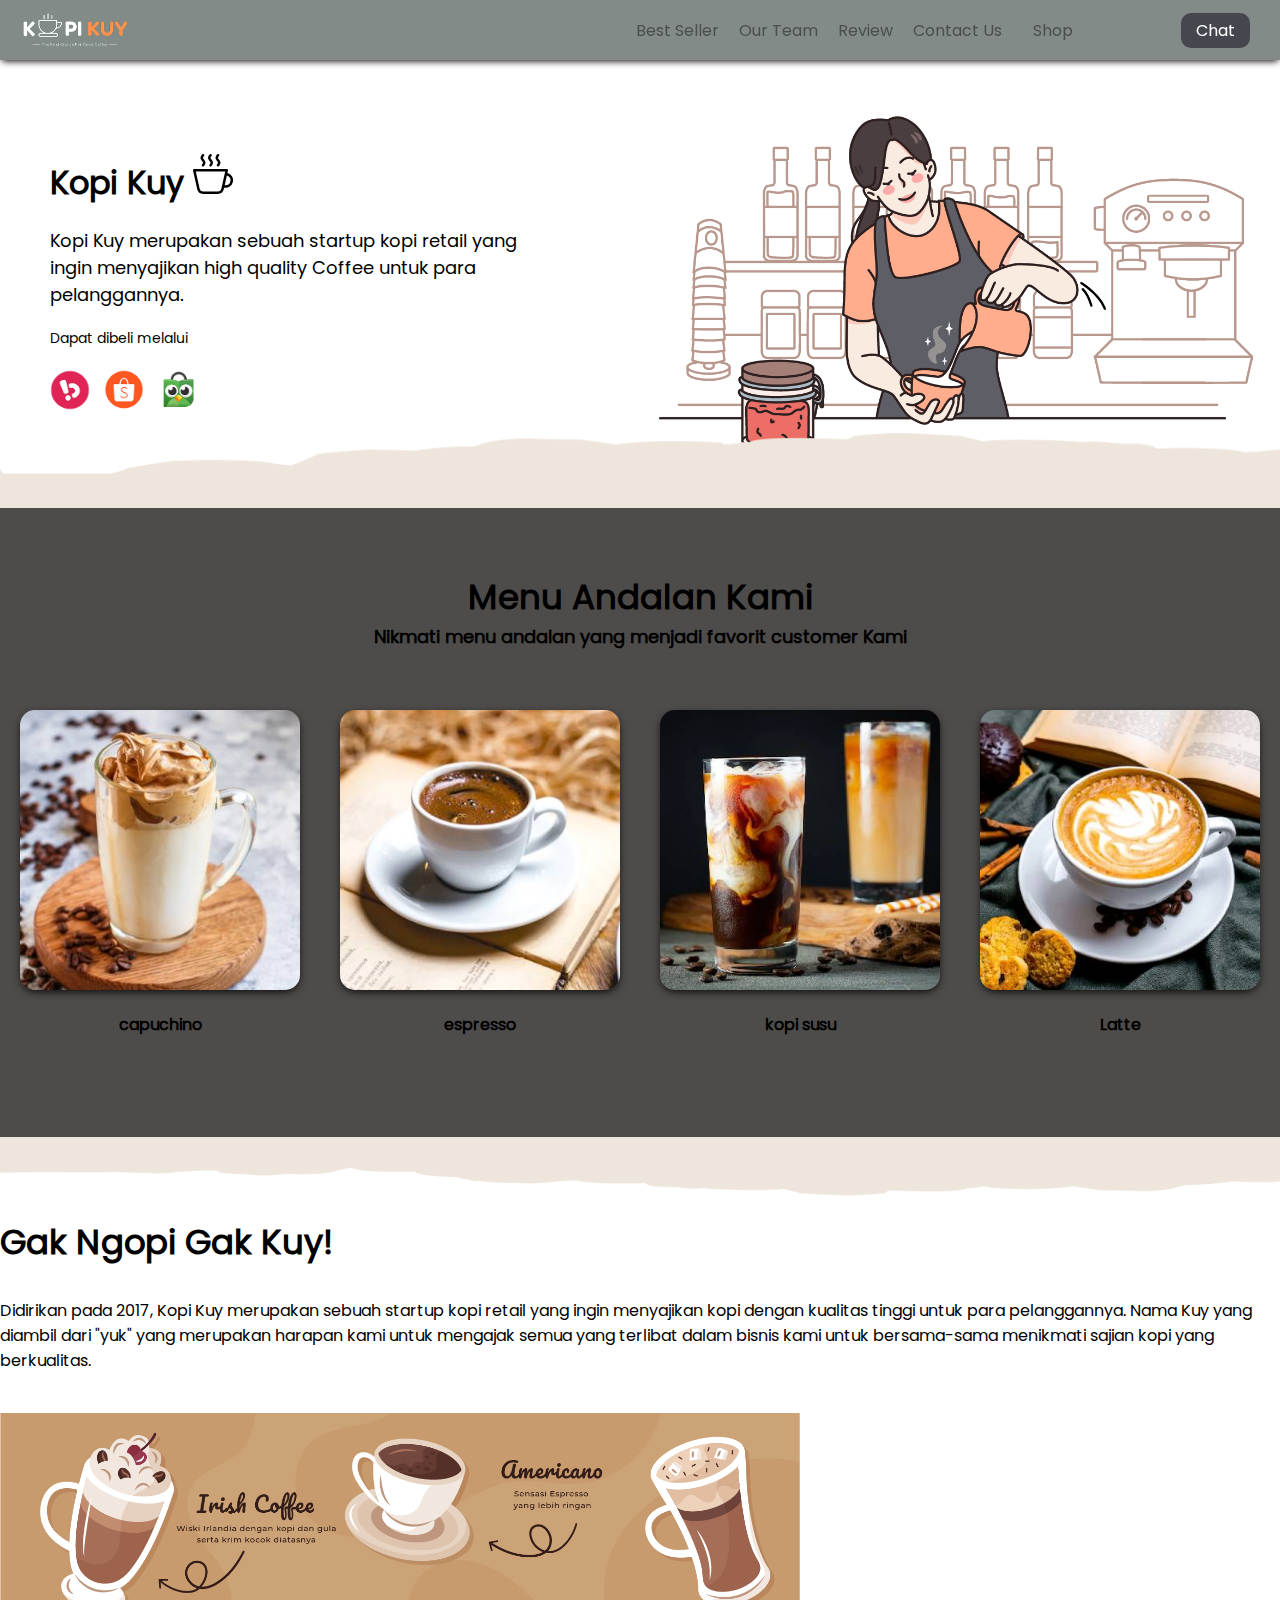
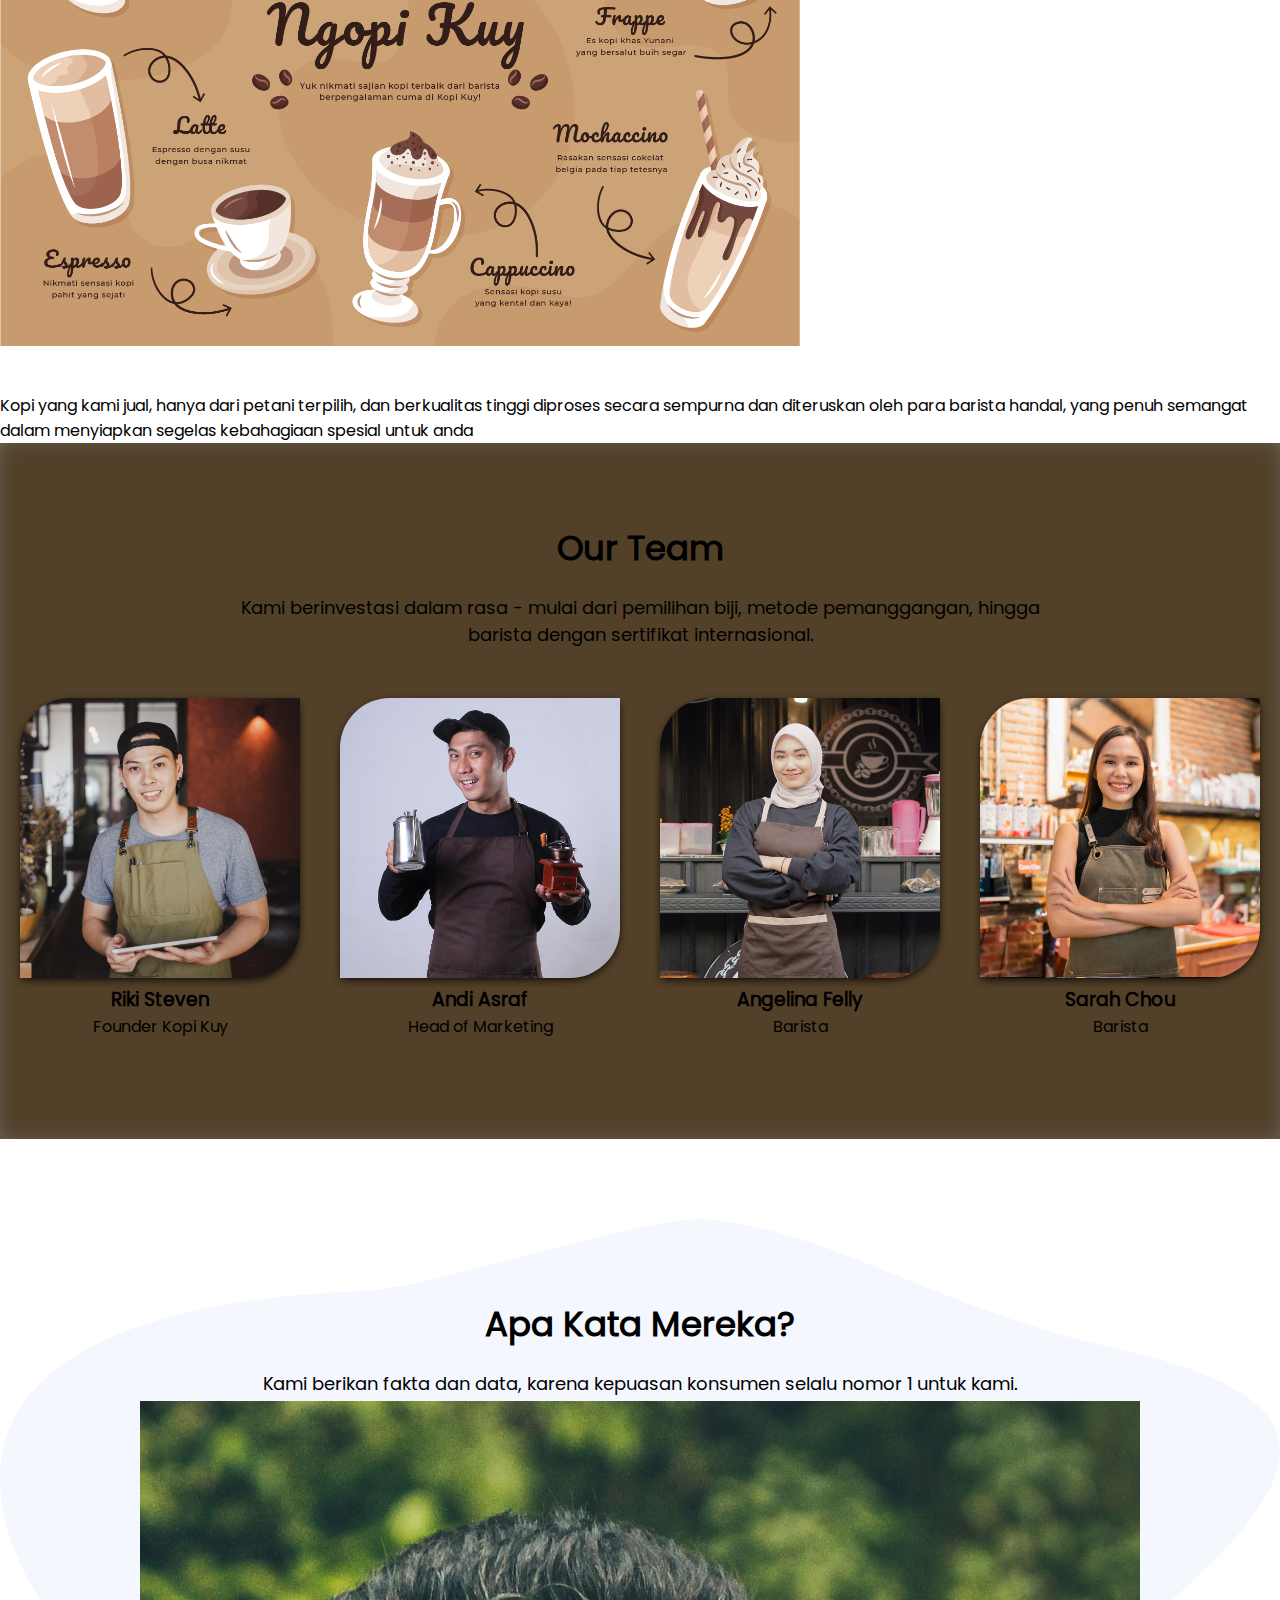
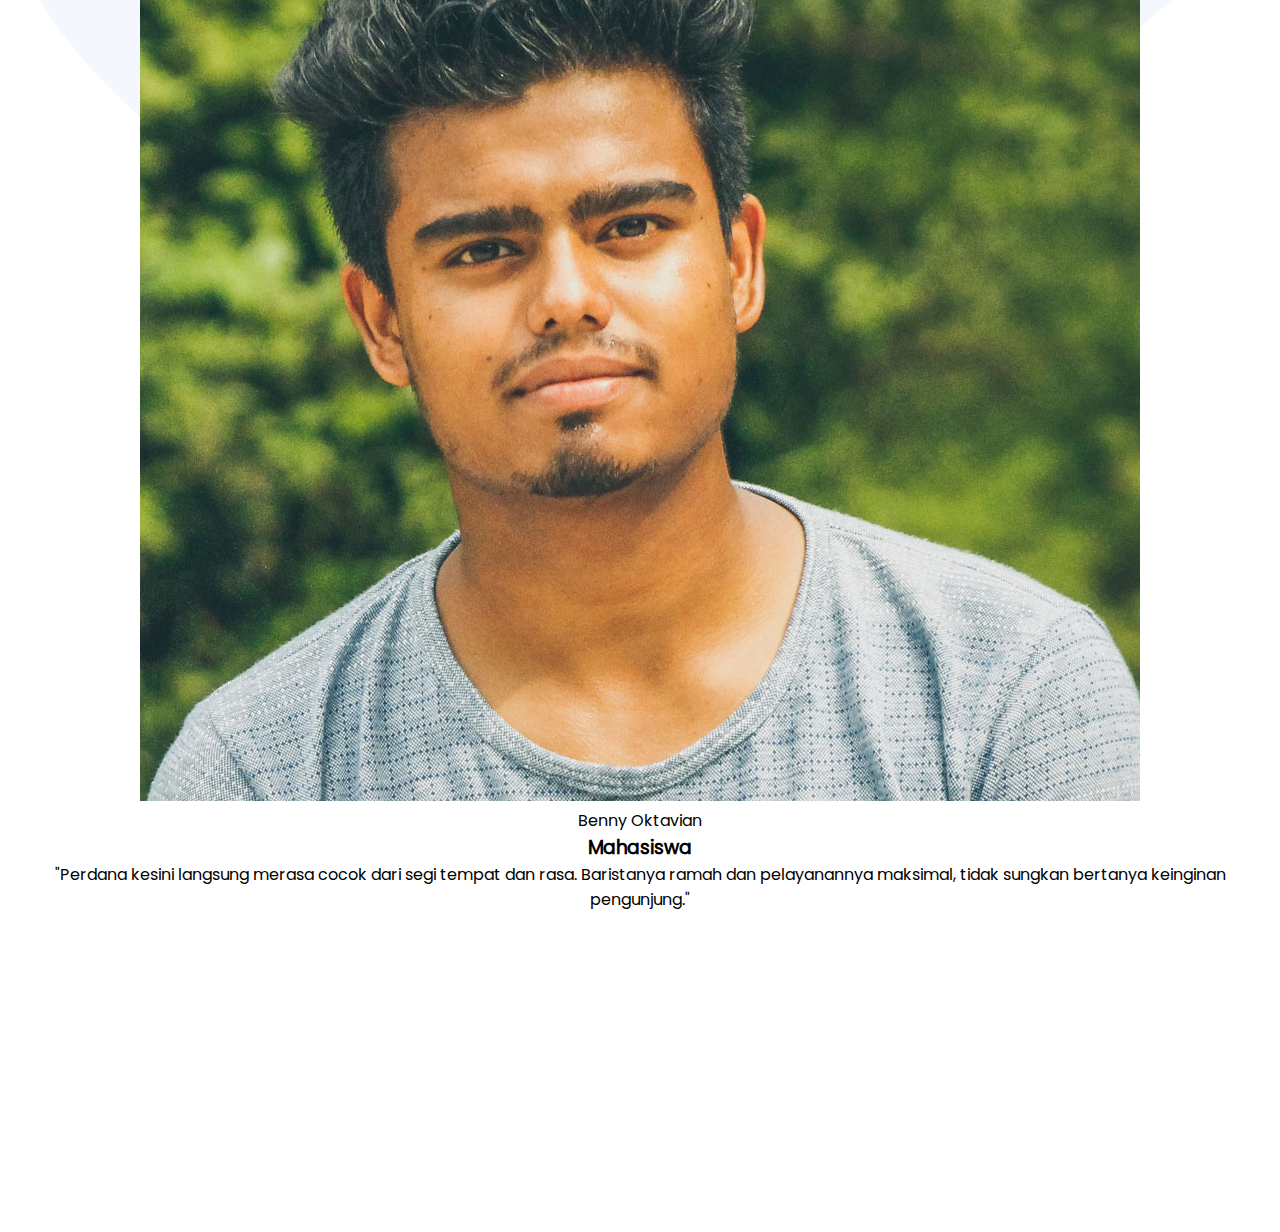
==== index.html @ 4cc6c6a9 "Add files via upload" ====
<!DOCTYPE html>
<html lang="id">

<head>
    <meta charset="UTF-8">
    <meta http-equiv="X-UA-Compatible" content="IE=edge">
    <meta name="viewport" content="width=device-width, initial-scale=1.0">
    <link rel="shortcut icon" href="images/favicon.ico" type="image/x-icon">
    <title>Website Kopi Kuy</title>
    <link rel="stylesheet" href="css/style.css">
</head>

<body>
    <nav>
        <div class="row">
            <img class="logo" src="images/logo/logo_kuy.png">
            <div class="navigasi">
                <a href="#best-seller">Best Seller</a>
                <a href="#our-team">Our Team</a>
                <a href="#review">Review</a>
                <a href="#contact-us">Contact Us</a>
            </div>
            <a class="shop" href="produk.html">Shop</a>
            <a class="chat" href="https://wa.me/nomor_hp_anda_pakai_62" target="_blank">Chat</a>
        </div>
    </nav>
    <!--Tulis Kode Di Bawah Sini-->
    <header>
        <div class="row">
            <div class="col-kiri">
                <h1 class="judul-header">
                    Kopi Kuy
                    <img src="images/icon/icon_kopi.svg" alt="">
                </h1>
                <p class="subjudul-header">
                    Kopi Kuy merupakan sebuah startup kopi retail yang ingin menyajikan
                    high quality Coffee untuk para pelanggannya.
                </p>
                <p class="dapat-dibeli">
                    Dapat dibeli melalui
                </p>
                <div class="olshop">
                    <img src="images/logo/logo_bukalapak.png" alt="">
                    <img src="images/logo/logo_shopee.png" alt="">
                    <img src="images/logo/logo_tokopedia.png" alt="">
                </div>
            </div>
            <img src="images/header/header1.png" alt="" class="col-kanan">
        </div>


        <section class="best-seller" id="best-seller">
            <h2 class="judul-best-seller">
                Menu Andalan Kami

                <p class="subjudul-best-seller">
                    Nikmati menu andalan yang menjadi favorit customer Kami

                </p>
            </h2>
            <div class="row">
                <div class="col-produk"><img src="images/produk/product_capuchino.jpg" alt="">
                    <p class="nama-produk">
                        capuchino
                    </p>
                </div>
                <div class="col-produk"><img src="images/produk/product_espresso.jpg" alt="">
                    <p class="nama-produk">
                        espresso
                    </p>
                </div>
                <div class="col-produk"><img src="images/produk/product_kopi_susu.jpg" alt="">
                    <p class="nama-produk">
                            kopi susu
                        </p>
                    </div>
                    <div class="col-produk"><img src="images/produk/product_latte.jpg" alt="">
                        <p class="nama-produk">
                                Latte
                            </p>
                        </div>
        </section>


        <selection class="about-us" id="about-us">
            <h2 class="judul-about-us">
                Gak Ngopi Gak Kuy!
            </h2>
            <p class="tentang-about-us">
                Didirikan pada 2017, Kopi Kuy merupakan sebuah startup kopi retail 
                yang ingin menyajikan kopi dengan kualitas tinggi untuk para pelanggannya. 
                Nama Kuy yang diambil dari "yuk" yang merupakan harapan kami untuk mengajak semua 
                yang terlibat dalam bisnis kami untuk bersama-sama menikmati sajian kopi yang berkualitas.
            </p>
            <img src="images/aset_kopi_jumbo.png
            " alt="">
            <p class="penjelasan-about-us">
                Kopi yang kami jual, hanya dari petani terpilih, dan berkualitas tinggi diproses 
    secara sempurna dan diteruskan oleh para barista handal, yang penuh semangat 
    dalam menyiapkan segelas kebahagiaan spesial untuk anda
            </p>
        </selection>

        <section class="our-team" id="our-team">
            <h2 class="judul-team">
                Our Team
            </h2>
            <p class="subjudul-team">
                Kami berinvestasi dalam rasa - mulai dari pemilihan biji, metode pemanggangan, 
                hingga barista dengan sertifikat internasional.
            </p>
            <div class="row">
                <div class="col-team"><img src="images/team/team1.jpg" alt="">
                <h3> Riki Steven </h3>
            <p>  Founder Kopi Kuy</p></div>
            <div class="row"></div>
                <div class="col-team"><img src="images/team/team2.jpg" alt="">
                <h3> Andi Asraf </h3>
            <p>   Head of Marketing</p></div>
            <div class="row"></div>
                <div class="col-team"><img src="images/team/team3.jpg" alt="">
                <h3> Angelina Felly </h3>
            <p>  Barista</p></div>
            <div class="row"></div>
                <div class="col-team"><img src="images/team/team4.jpg" alt="">
                <h3> Sarah Chou </h3>
            <p>  Barista</p></div>
            </div>
        </section>

        <section class="review" id="review">
            <h2 class="judul-review">
                Apa Kata Mereka?
            </h2>
            <p class="subjudul-review">
                Kami berikan fakta dan data, karena kepuasan konsumen selalu nomor 1 untuk kami.
            </p>
            <div class="row">
                <div class="col-riview">
                    <img src="images/customer/customer1.jpg" alt="">
                    <div class="nama-profile">   </div>
                        Benny Oktavian
                        <h3> Mahasiswa</h3>
                        <p> "Perdana kesini langsung merasa cocok dari segi tempat dan rasa. 
                            Baristanya ramah dan pelayanannya maksimal, tidak sungkan bertanya keinginan pengunjung."</p>
                </div>
            </div>
    
        </section>

        


















        <!--Kode Selesai-->
</body>

</html>
---- css/style.css ----
/* Pengaturan Global */

/* Mendaftarkan font ke dalam CSS, dan memberi nama family */
@font-face {
   font-family: 'Poppins';
   src: url(../fonts/poppins.woff2);
}

* {
   box-sizing: border-box;
   margin: 0;
   padding: 0;
}

html {
   /* agar scroll ketika klik pada navigasi menjadi halus */
   scroll-behavior: smooth;
}

body {
   /* mendaftarkan semua teks pada body menjadi family Poppins */
   font-family: 'Poppins';
}

a {
   /* menghilangkan garis bawah pada link */
   text-decoration: none;

   /* menghilangkan warna bawaan pada link */
   color: unset;
}

h2 {
   /* mengatur ukuran huruf ke 34 pixel */
   font-size: 34px;
}

img {
   /* 
      mengatur agar semua elemen img memiliki panjang maksimal 100% agar
      tidak besar gambar tidak melebihi layar ataupun pembungkus
   */
   max-width: 100%;
}

/* Navigasi */

nav {
   /* background-color mengatur warna latar belakang */
   background-color: red;

   /* penulisan 2 background-color seperti ini akan mengabaikan penulisan sebelumnya */
   background-color: #828b87;

   /* box-shadow membuat efek bayangan */
   box-shadow: 0 3px 7px -2px #000;

   /* width mengatur panjang elemen */
   width: 100%;
   padding-top: 10px;
   padding-bottom: 10px;

   /* position mengatur posisi elemen, static untuk biasa, fixed untuk efek menempel */
   position: fixed;

   /* Nilai z-index semakin besar, maka elemen akan semakin di depan */
   z-index: 500;
}

/* 
   PERHATIKAN bahwa dalam mengatur elemen, nama elemen langsung ditulis
   sedangkan untuk mengatur class, dibutuhkan tanda titik (.) terlebih dulu
   img {} berarti elemen dengan tag img, 
   sedangkan .img artinya elemen dengan kelas img   
*/

.row {
   /* 
      display: flex memiliki pengaturan yang dapat mengatur agar elemen
      di dalamnya memiliki ukuran yang fleksibel
   */
   display: flex;

   /* 
      align-items: center mengatur elemen di dalamnya rata tengah vertikal
   */
   align-items: center;

   /* 
      justify-content: center mengatur elemen di dalamnya rata tengah horizontal
   */
   justify-content: center;

   /* 
      flex-wrap: wrap mengatur agar jika panjang elemen berlebih, maka elemen
      akan otomatis diletakan di baris baru
   */
   flex-wrap: wrap;
}

section {
   /* text-align mengatur rata tulisan, bisa bernilai: left, right, center, justify */
   text-align: center;
}

.logo {
   /* height mengatur tinggi elemen */
   height: 40px;
   margin-left: 20px;
}

.navigasi {
   margin-left: auto;
   margin-right: 15px;
}

.navigasi a,
.shop {
   color: #4c4e4b;
   padding-left: 8px;
   padding-right: 8px;
}

.shop {
   margin-right: 100px;
}

.chat {
   margin-right: 30px;
   background-color: rgb(70, 70, 78);
   color: #fff;
   padding-top: 5px;
   padding-right: 15px;
   padding-bottom: 5px;
   padding-left: 15px;
   border-radius: 10px;
}


/* HEADER */


header,
section {
   /*
    padding mengatur jarak ke dalam
    pada padding dan margin ditambahkan top / right / bottom / top 
    untuk mengatur jarak masing-masing 
   */
   padding-top: 80px;
   padding-bottom: 80px;

   /* margin mengatur jarak ke luar */
   margin-bottom: 80px;
}

/* penulisan CSS dapat digabung dengan beberapa elemen */
.col-kiri,
.col-kanan {
   /* width mengatur panjang elemen. 50% artinya setengah ukuran pembungkus */
   width: 50%;
}

.col-kiri {
   padding-left: 50px;
   padding-right: 120px;
}

.judul-header {
   margin-bottom: 20px;
}

.subjudul-header {
   /* font-size digunakan untuk mengatur ukuran huruf */
   font-size: 18px;
}

.dapat-dibeli {
   margin-top: 20px;
   margin-bottom: 20px;
   font-size: 14px;
}

.olshop img {
   width: 40px;

   /* height digunakan untuk mengatur tinggi elemen */
   height: auto;
   margin-right: 10px;
}

/* Best Seller */

.best-seller {
   position: relative;

   /* background-color mengatur warna latar belakang elemen */
   background-color: #4e4c4a;
}

/* 
terkait position, after, dan before memerlukan pemahaman mendalam
terkait layout pada CSS untuk dapat memahami secara penuh 
*/

.best-seller::before,
.best-seller::after {
   position: absolute;
   content: "";
   width: 100%;
   height: 76px;

   /* background-image untuk menambahkan gambar sebagai background */
   background-image: url(../images/garis-atas.png);

   /*background-size agar gambar latar menyesuaikan tinggi / panjang elemen */
   background-size: cover;

   top: -60px;
   left: 0;
}

.best-seller::after {
   height: 60px;
   background-image: url(../images/garis-bawah.png);
   top: unset;
   bottom: -60px;
}

.judul-best-seller {
   margin-bottom: 20px;
}

.subjudul-best-seller {
   font-size: 18px;
   margin-bottom: 40px;
}

.col-produk {
   /* 
      Penulisan padding dan margin seperti padding:20px ini penulisan singkat 
      yang berarti top, right, bottom, left nilainya sama, yaitu 20px 
   */
   padding: 20px;
   width: 25%;
}

.col-produk img {
   /* transition membuat animasi transisi dari perubahan style, 0.3s berarti 0.3 detik */
   transition: all 0.3s ease;

   /* border-radius  Membuat sudut membulat */
   border-radius: 15px;

   /* box-shadow membuat efek bayangan */
   box-shadow: 0 3px 10px -2px #000;
}

/* :hover akan dijalankan saat mouse ada di atas elemen */
.col-produk img:hover {

   /* membuat transformasi, bisa berupa scale(1.05), rotate(180deg), translateY(-50px), dsb */
   transform: scale(0.9);
   border-radius: 50%;
}

.nama-produk {
   margin-top: 15px;
   font-weight: bold;
}

/* About US */

.about-us {
   /* max-width: 80%; mengatur panjang maksimal elemen tidak boleh melebihi 80% layar */
   max-width: 80%;

   /* margin-left dan margin-right auto akan membuat posisi elemen berada di tengah */
   margin-left: auto;
   margin-right: auto;
}

.judul-about-us {
   margin-bottom: 30px;
}

/* 
   penulisan .about-us img {} berarti mengatur elemen img 
   yang ada di dalam elemen dengan kelas about-us 
   harap perhatikan .about-us dan image dipisahkan spasi
   penulisan class diawali titik (.) penulisan elemen tidak
*/
.about-us img {
   /* 
      Penulisan width: 800px dan max-width: 100% mengatur agar
      elemen memiliki panjang 800px namun tidak boleh melebihi 100% ukuran layar
   */
   width: 800px;
   max-width: 100%;
}

.tentang-about-us {
   margin-bottom: 40px;
}

.penjelasan-about-us {
   margin-top: 40px;
}

/* OUR TEAM */

.our-team {
   background-color: #534028;
   box-shadow: inset 0px 0px 23px -6px #707070;
}

.judul-team {
   margin-bottom: 20px;
}

.subjudul-team {
   margin-bottom: 30px;
   font-size: 18px;
   width: 800px;
   max-width: 90%;
   margin-left: auto;
   margin-right: auto;
}

.col-team {
   width: 25%;
   padding: 20px;
}

.col-team img {
   box-shadow: 0 3px 10px -2px #000;
   border-radius: 50px 0px 50px 0px;
}

/* REVIEW */

.review {
   background-image: url(../images/bg-review.svg);
   /* 
      background-size: contain;
      membuat gambar latar belakang tidak terpotong
   */
   background-size: contain;

   /* 
      background-repeat: no-repeat;
      membuat gambar latar belakang tidak diulang (duplikat)
   */
   background-repeat: no-repeat;
   padding-left: 20px;
   padding-right: 20px;
}

.judul-review {
   margin-bottom: 20px;
}

.subjudul-review {
   margin-bottom: 4px;
   font-size: 18px;
}

.review .row {
   justify-content: space-around;
   /* align-items: stretch; membuat tinggi elemen di dalam .review .row seragam */
   align-items: stretch;
}

.col-review {
   width: 30%;
   padding: 35px 50px;
   box-shadow: 0px 0px 12px -10px #000;
   background-color: #fff;
}

.profile {
   display: flex;
   margin-bottom: 30px;
   align-items: center;
}

/* mengatur elemen img yang ada di dalam class(.) profile */
.profile img {
   width: 10px;
   margin-right: 20px;
}

.profile .nama-profile {
   text-align: left;
}

/* CONTACT US */
.contact-us {
   margin-bottom: 20px;
}

.col-kontak {
   width: 30%;
   margin-top: 50px;
   /* color mengatur warna tulisan */
   color: green;
}

/* FOOTER */

footer {
   background-color: #198754;
   padding-top: 15px;
   padding-bottom: 15px;
   color: #fff;
   padding-right: 40px;
   padding-left: 40px;
}

footer .navigasi {
   margin-left: 20px;
   margin-right: auto;
}

@media (max-width:700px) {

  

}
@media (max-width:800px) {

   h1 {
      color: burlywood;
   }

   .navigasi {
      display: none;
   }

   .logo {
      margin-right: auto;
   }

   .shop {
      margin-right: 20px;
   }

   .col-kiri {
      padding-left: 20px;
      padding-right: 20px;
      text-align: center;
      padding-top: 40px;
   }

   .col-kiri,
   .col-kanan {
      width: 100%;
   }

   .col-produk,
   .col-team {
      width: 50%;
   }

   .col-review {
      width: 100%;
      margin-bottom: 40px;
   }

   .col-kontak {
      width: 50%;
   }

}
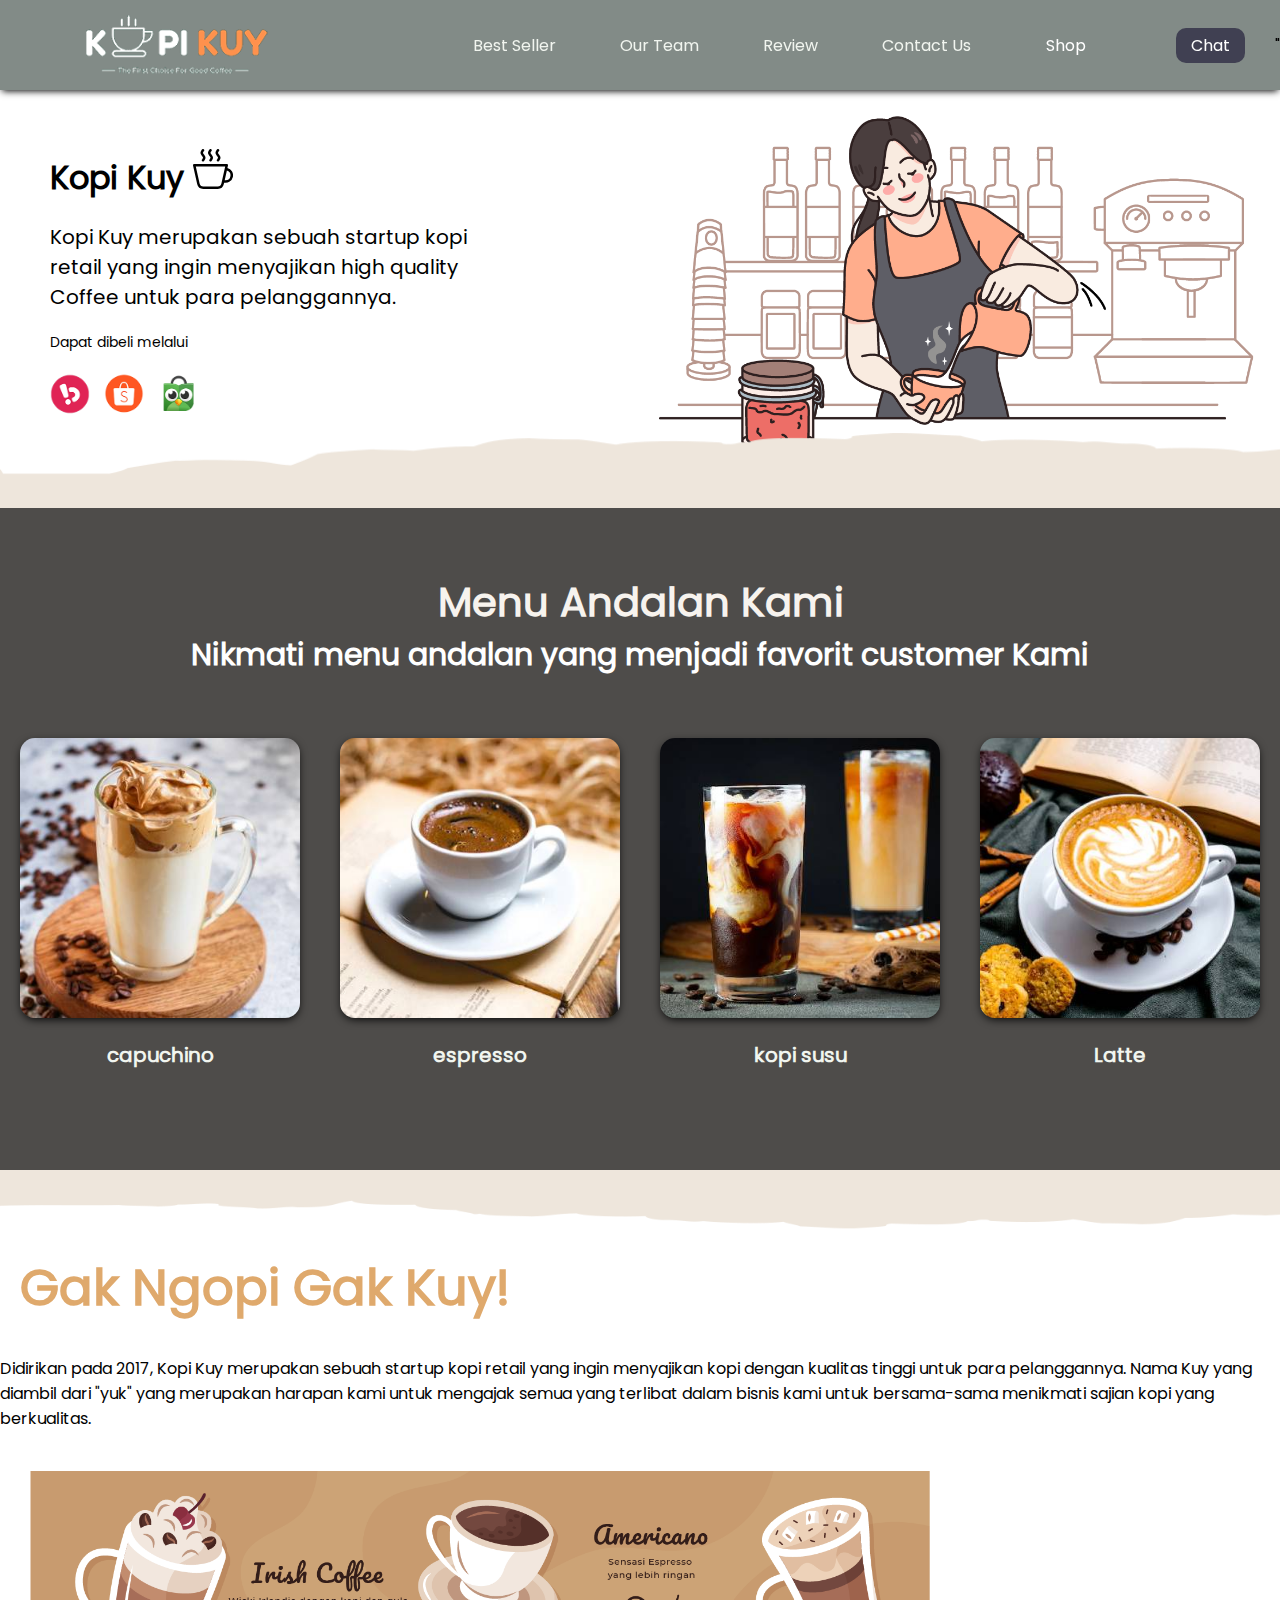
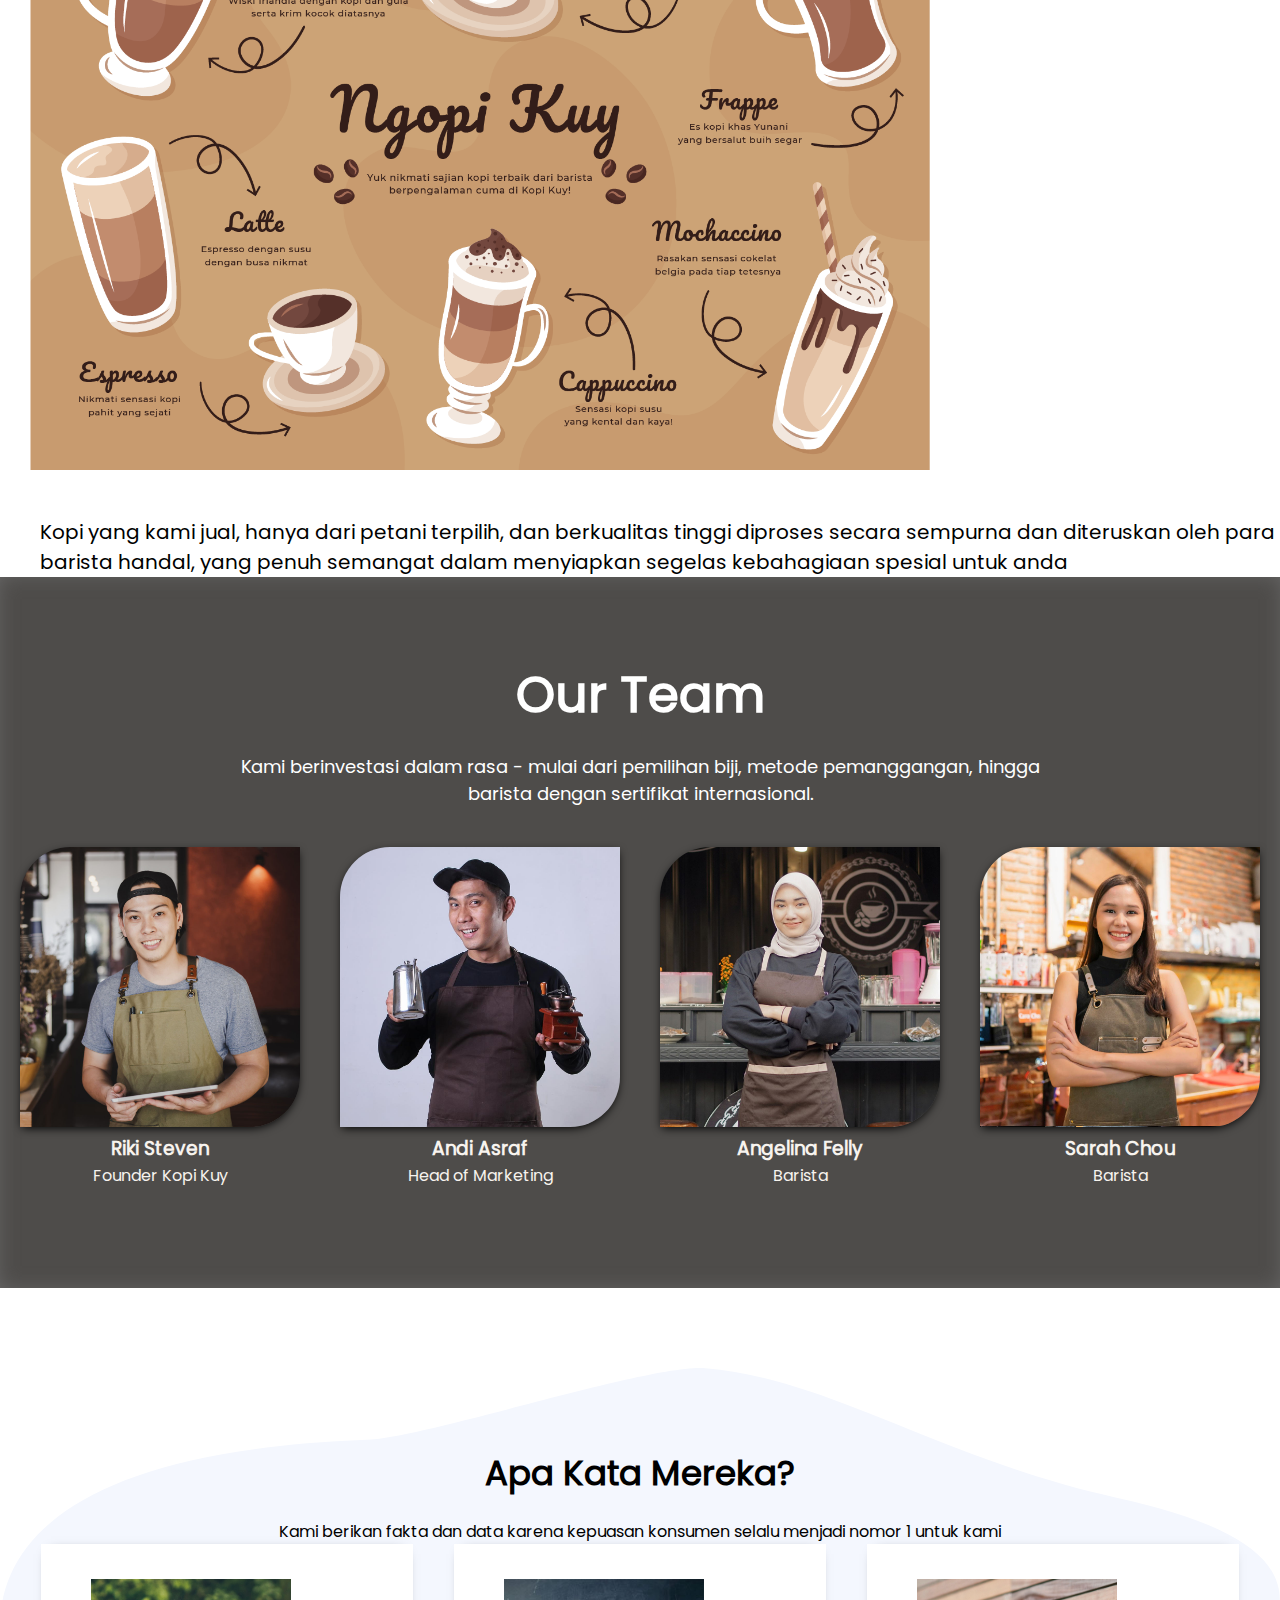
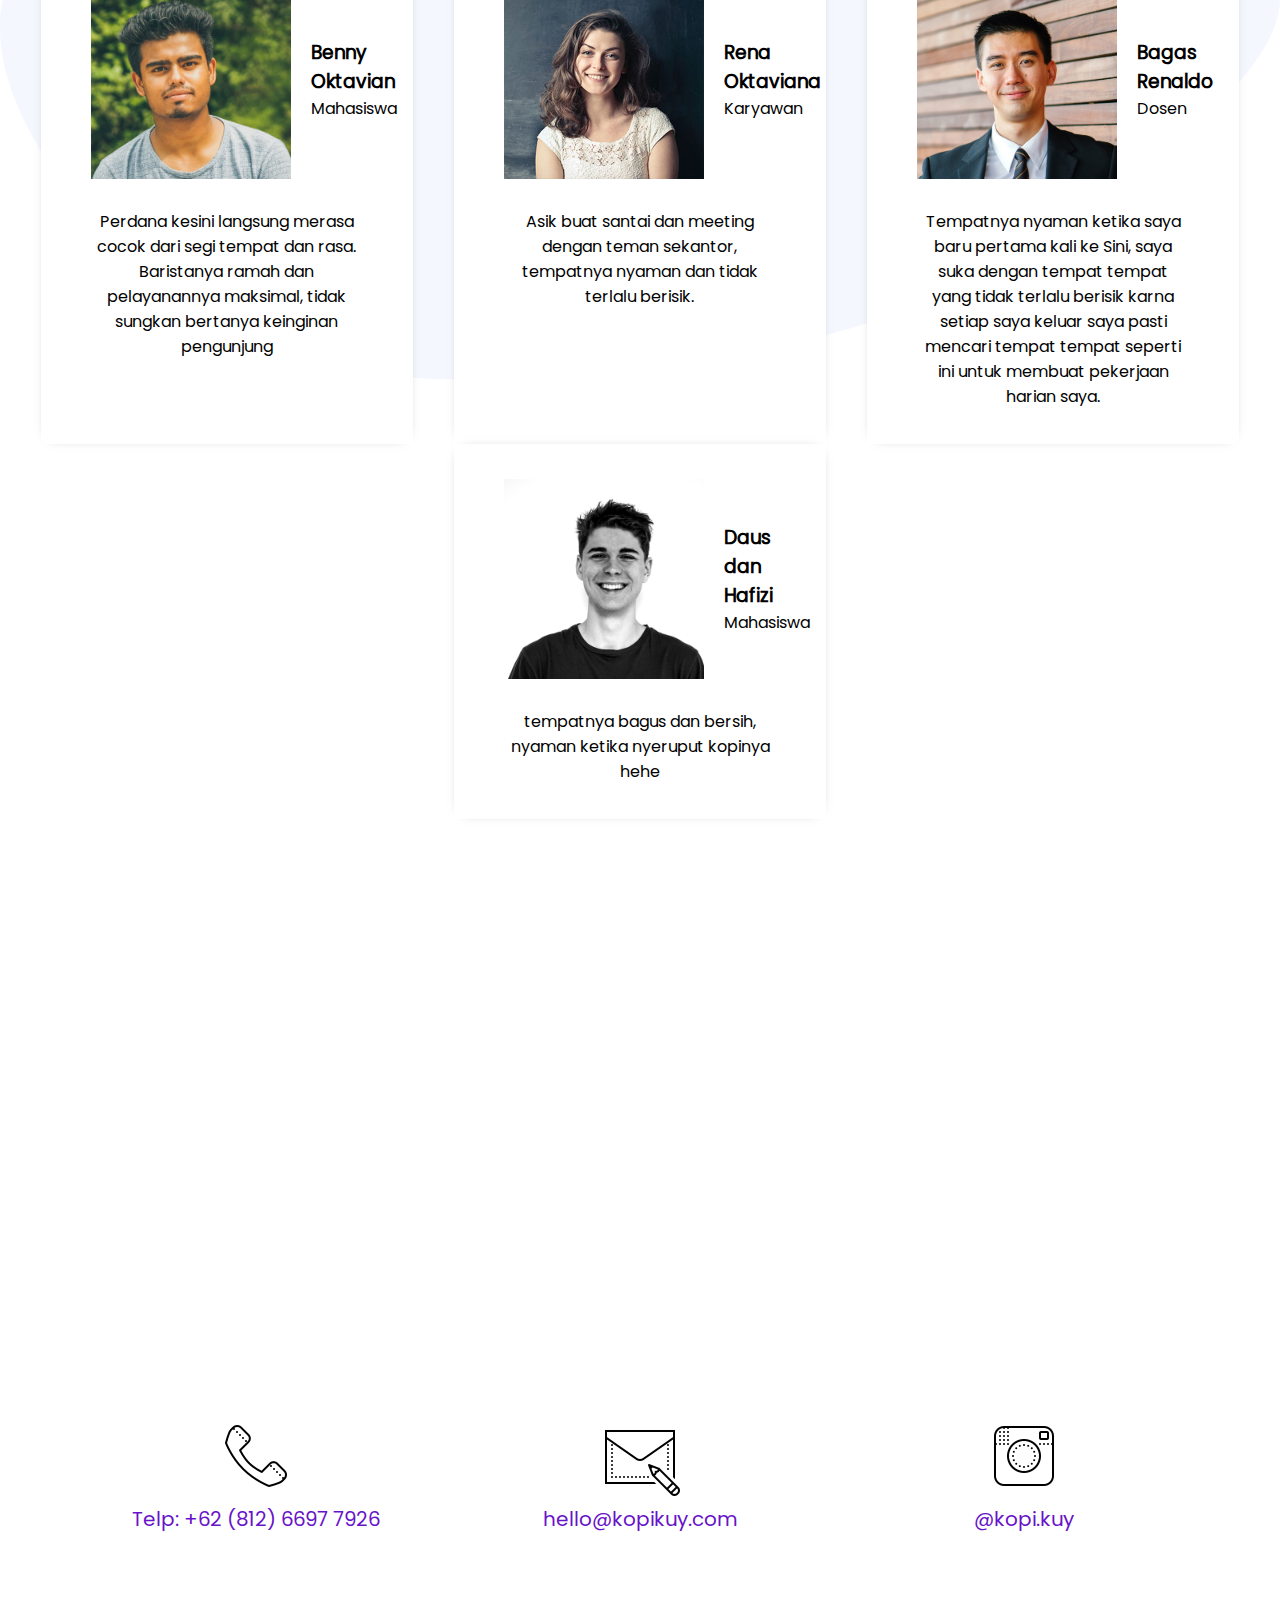
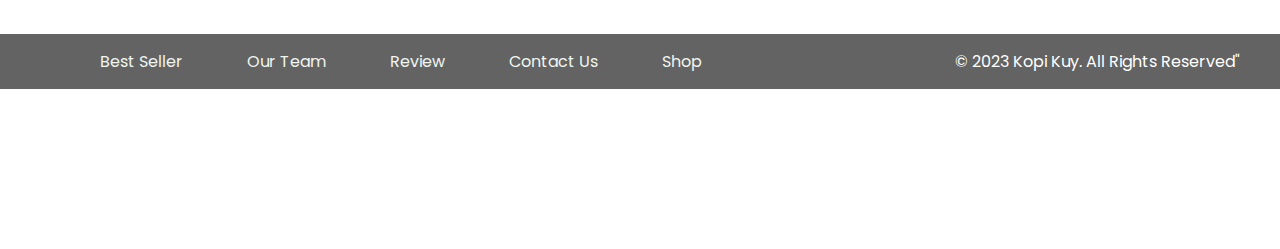
==== commit 30c1ca5c: "Add files via upload" ====
--- a/index.html
+++ b/index.html
@@ -21,7 +21,7 @@
                 <a href="#contact-us">Contact Us</a>
             </div>
             <a class="shop" href="produk.html">Shop</a>
-            <a class="chat" href="https://wa.me/nomor_hp_anda_pakai_62" target="_blank">Chat</a>
+            <a class="chat" href="https://wa.me/isidengannowhatsapp" target="_blank">Chat</a>" 
         </div>
     </nav>
     <!--Tulis Kode Di Bawah Sini-->
@@ -128,25 +128,101 @@
             </div>
         </section>
 
-        <section class="review" id="review">
-            <h2 class="judul-review">
-                Apa Kata Mereka?
-            </h2>
-            <p class="subjudul-review">
-                Kami berikan fakta dan data, karena kepuasan konsumen selalu nomor 1 untuk kami.
-            </p>
-            <div class="row">
-                <div class="col-riview">
-                    <img src="images/customer/customer1.jpg" alt="">
-                    <div class="nama-profile">   </div>
-                        Benny Oktavian
-                        <h3> Mahasiswa</h3>
-                        <p> "Perdana kesini langsung merasa cocok dari segi tempat dan rasa. 
-                            Baristanya ramah dan pelayanannya maksimal, tidak sungkan bertanya keinginan pengunjung."</p>
-                </div>
-            </div>
-    
-        </section>
+        <!--REVIEW CONSUMEN-->
+    <section id="review" class="review">
+        <h2 class="judul-review">Apa Kata Mereka?</h2>
+        <p class="sub-judul-review">Kami berikan fakta dan data karena kepuasan
+            konsumen selalu menjadi nomor 1 untuk kami</p>
+
+        <div class="row">
+            <div class="col-review">
+                <div class="profile">
+                    <img src="images/customer/customer1.jpg">
+                    <div class="nama-profile">
+                        <h3>Benny Oktavian</h3>
+                        <p>Mahasiswa</p>
+                    </div>
+                </div>
+                <p class="testimoni">Perdana kesini langsung merasa cocok dari segi tempat dan rasa. Baristanya ramah
+                    dan pelayanannya maksimal, tidak sungkan bertanya keinginan pengunjung</p>
+            </div>
+            <div class="col-review">
+                <div class="profile">
+                    <img src="images/customer/customer2.jpg">
+                    <div class="nama-profile">
+                        <h3>Rena Oktaviana</h3>
+                        <p>Karyawan</p>
+                    </div>
+                </div>
+                <p class="testimoni"> Asik buat santai dan meeting dengan teman sekantor,
+                    tempatnya nyaman dan tidak terlalu berisik.</p>
+            </div>
+            <div class="col-review">
+                <div class="profile">
+                    <img src="images/customer/customer3.jpg">
+                    <div class="nama-profile">
+                        <h3>Bagas Renaldo</h3>
+                        <p>Dosen</p>
+                    </div>
+                </div>
+                <p class="testimoni"> Tempatnya nyaman ketika saya baru pertama kali ke Sini, saya
+                    suka dengan tempat tempat yang tidak terlalu berisik karna setiap saya keluar saya pasti mencari
+                    tempat tempat seperti ini untuk membuat pekerjaan harian saya.
+                </p>
+            </div>
+            <div class="col-review">
+                <div class="profile">
+                    <img src="images/customer/customer5.jpg">
+                    <div class="nama-profile">
+                        <h3>Daus dan Hafizi</h3>
+                        <p>Mahasiswa</p>
+                    </div>
+                </div>
+                <p class="testimoni">tempatnya bagus dan bersih, nyaman ketika nyeruput kopinya hehe</p>
+            </div>
+        </div>
+
+    </section>
+    <!--CONTACT US-->
+    <section class="contact-us" id="contact-us">
+        <iframe
+            src="https://www.google.com/maps/embed?pb=!1m14!1m8!1m3!1d7932.741866032694!2d106.668581!3d-6.214715!3m2!1i1024!2i768!4f13.1!3m3!1m2!1s0x2e69f9912c7f297b%3A0xe5a3a671dae861ab!2sKopi%20kuy!5e0!3m2!1sid!2sid!4v1680617229460!5m2!1sid!2sid"
+            width="100%" height="300" style="border:0;" allowfullscreen="" loading="lazy"
+            referrerpolicy="no-referrer-when-downgrade"></iframe>
+        <div class="row">
+            <div class="col-kontak">
+                <img src="images/icon/icon_phone.png">
+                <p>Telp: +62 (812) 6697 7926</p>
+            </div>
+            <div class="col-kontak">
+                <img src="images/icon/icon_mail.png">
+                <p>hello@kopikuy.com</p>
+            </div>
+            <div class="col-kontak">
+                <img src="images/icon/icon_instagram.png">
+                <a href="https://instagram.com" role="button">
+                    <p>@kopi.kuy</p>
+                </a>
+            </div>
+        </div>
+    </section>
+
+
+    <!--FOOTER BROO-->
+    <footer>
+        <div class="row">
+            <div class="navigasi">
+                <a href="#best-seller">Best Seller</a>
+                <a href="our-team">Our Team</a>
+                <a href="review">Review</a>
+                <a href="contact-us">Contact Us</a>
+                <a href="produk.html">Shop</a>
+            </div>
+            <p class="copyright">© 2023 Kopi Kuy. All Rights Reserved"</p>
+        </div>
+    </footer>
+
+
 
         
 
--- a/css/style.css
+++ b/css/style.css
@@ -47,7 +47,7 @@
 
 nav {
    /* background-color mengatur warna latar belakang */
-   background-color: red;
+   background-color: rgb(228, 188, 142);
 
    /* penulisan 2 background-color seperti ini akan mengabaikan penulisan sebelumnya */
    background-color: #828b87;
@@ -105,8 +105,8 @@
 
 .logo {
    /* height mengatur tinggi elemen */
-   height: 40px;
-   margin-left: 20px;
+   height: 70px;
+   margin-left: 80px;
 }
 
 .navigasi {
@@ -116,18 +116,19 @@
 
 .navigasi a,
 .shop {
-   color: #4c4e4b;
-   padding-left: 8px;
-   padding-right: 8px;
+   color: #f1f5ef;
+   padding-left: 40px;
+   padding-right: 20px;
 }
 
 .shop {
-   margin-right: 100px;
+   margin-right: 70px;
+   color: #fff;
 }
 
 .chat {
    margin-right: 30px;
-   background-color: rgb(70, 70, 78);
+   background-color: rgb(64, 64, 82);
    color: #fff;
    padding-top: 5px;
    padding-right: 15px;
@@ -172,7 +173,8 @@
 
 .subjudul-header {
    /* font-size digunakan untuk mengatur ukuran huruf */
-   font-size: 18px;
+   font-size: 20px;
+   
 }
 
 .dapat-dibeli {
@@ -228,12 +230,15 @@
 }
 
 .judul-best-seller {
-   margin-bottom: 20px;
+   margin-bottom: 40px;
+   font-size: 40px;
+   color: #f7f3ee;
 }
 
 .subjudul-best-seller {
-   font-size: 18px;
+   font-size: 30px;
    margin-bottom: 40px;
+   color: #fff;
 }
 
 .col-produk {
@@ -254,6 +259,7 @@
 
    /* box-shadow membuat efek bayangan */
    box-shadow: 0 3px 10px -2px #000;
+   
 }
 
 /* :hover akan dijalankan saat mouse ada di atas elemen */
@@ -267,6 +273,8 @@
 .nama-produk {
    margin-top: 15px;
    font-weight: bold;
+   font-size: 20px;
+   color: #f1f5ef;
 }
 
 /* About US */
@@ -282,6 +290,10 @@
 
 .judul-about-us {
    margin-bottom: 30px;
+   font-size: 50px;
+   margin-left: 20px;
+   color: #dfa96c;
+
 }
 
 /* 
@@ -295,8 +307,9 @@
       Penulisan width: 800px dan max-width: 100% mengatur agar
       elemen memiliki panjang 800px namun tidak boleh melebihi 100% ukuran layar
    */
-   width: 800px;
-   max-width: 100%;
+   width: 900px;
+   max-width: 200%;
+   margin-left: 30px;
 }
 
 .tentang-about-us {
@@ -305,31 +318,37 @@
 
 .penjelasan-about-us {
    margin-top: 40px;
+   margin-left: 40px;
+   font-size: 20px;
 }
 
 /* OUR TEAM */
 
 .our-team {
-   background-color: #534028;
-   box-shadow: inset 0px 0px 23px -6px #707070;
+   background-color: #4e4c4a;
+   box-shadow : inset 0px 0px 23px -6px #707070;
 }
 
 .judul-team {
    margin-bottom: 20px;
+   font-size: 50px;
+   color: #fff;
 }
 
 .subjudul-team {
-   margin-bottom: 30px;
+   margin-bottom: 20px;
    font-size: 18px;
    width: 800px;
    max-width: 90%;
    margin-left: auto;
    margin-right: auto;
+   color: #fff;
 }
 
 .col-team {
    width: 25%;
    padding: 20px;
+   color: #f7f3ee;
 }
 
 .col-team img {
@@ -386,7 +405,7 @@
 
 /* mengatur elemen img yang ada di dalam class(.) profile */
 .profile img {
-   width: 10px;
+   width: 200px;
    margin-right: 20px;
 }
 
@@ -403,13 +422,14 @@
    width: 30%;
    margin-top: 50px;
    /* color mengatur warna tulisan */
-   color: green;
+   color: rgb(104, 19, 201);
+   font-size: 20px;
 }
 
 /* FOOTER */
 
 footer {
-   background-color: #198754;
+   background-color: #626362;
    padding-top: 15px;
    padding-bottom: 15px;
    color: #fff;
